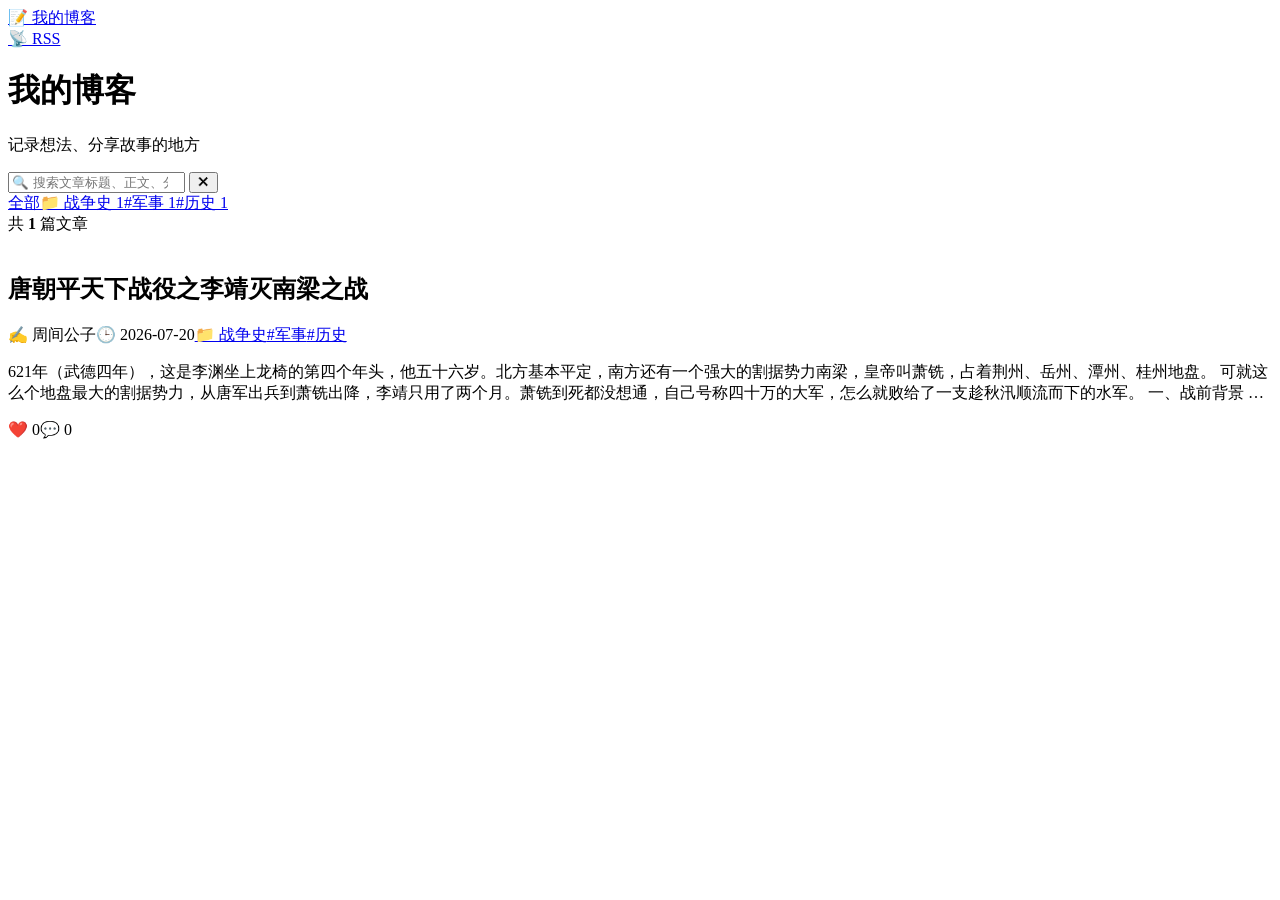
==== index.html @ a763b407 "Add files via upload" ====
<!DOCTYPE html>
<html lang="zh-CN">
<head>
  <meta charset="UTF-8" />
  <meta name="viewport" content="width=device-width, initial-scale=1.0" />
  <title>我的博客</title>
  <meta name="description" content="记录想法、分享故事的地方" />
  <link rel="canonical" href="https://zhougongzi2026.github.io/my-blog/" />
  <meta property="og:site_name" content="我的博客" />
  <meta property="og:title" content="我的博客" />
  <meta property="og:description" content="记录想法、分享故事的地方" />
  <meta property="og:url" content="https://zhougongzi2026.github.io/my-blog/" />
  <meta name="twitter:card" content="summary" />
  <link rel="alternate" type="application/rss+xml" title="我的博客 RSS" href="rss.xml" />
  <link rel="stylesheet" href="css/style.css" />
</head>
<body>
  <header class="site"><div class="site-inner">
    <a class="brand" href="index.html">📝 我的博客</a>
    <nav class="nav"><a class="btn ghost" href="rss.xml" title="RSS 订阅">📡 RSS</a></nav>
  </div></header>
  <main class="container">
    <h1 class="page-title">我的博客</h1>
    <p class="page-sub">记录想法、分享故事的地方</p>

    <div class="searchbar">
      <input id="search" type="search" placeholder="🔍 搜索文章标题、正文、分类或标签…" autocomplete="off" />
      <button class="btn ghost" id="search-clear" title="清除">✕</button>
    </div>

    <div id="filters" class="filters"></div>
    <div id="result-info" class="result-info"></div>
    <div id="list" class="post-list"></div>
    <div id="load-status" class="load-status"></div>

    <!-- SEO 兜底：无 JS 时爬虫也能看到文章链接 -->
    <noscript>
      <ul>
        <li><a href="post-a326f291-5554-4ed1-abaa-22ed83216878.html">唐朝平天下战役之李靖灭南梁之战</a></li>
      </ul>
    </noscript>
  </main>

  <script>
    var POSTS = [{"id":"a326f291-5554-4ed1-abaa-22ed83216878","href":"post-a326f291-5554-4ed1-abaa-22ed83216878.html","title":"唐朝平天下战役之李靖灭南梁之战","excerpt":"621年（武德四年），这是李渊坐上龙椅的第四个年头，他五十六岁。北方基本平定，南方还有一个强大的割据势力南梁，皇帝叫萧铣，占着荆州、岳州、潭州、桂州地盘。 可就这么个地盘最大的割据势力，从唐军出兵到萧铣出降，李靖只用了两个月。萧铣到死都没想通，自己号称四十万的大军，怎么就败给了一支趁秋汛顺流而下的水军。 一、战前背景 …","author":"周间公子","date":"2026-07-20","category":"战争史","tags":["军事","历史"],"cover":"uploads/cover-09d52a3a-05be-45ce-b59d-0b4a2ae7f9ac.png","likes":0,"comments":0}];
    var CATS = [{"name":"战争史","count":1}];
    var TAGS = [{"name":"军事","count":1},{"name":"历史","count":1}];
    function esc(s){return String(s==null?'':s).replace(/[&<>"']/g,function(c){return{'&':'&amp;','<':'&lt;','>':'&gt;','"':'&quot;',"'":'&#39;'}[c];});}
    var params = new URLSearchParams(location.search);
    var activeCat = params.get('category') || '';
    var activeTag = params.get('tag') || '';
    var activeQ = (params.get('q') || '').trim();

    var listEl = document.getElementById('list');
    var infoEl = document.getElementById('result-info');
    var filtersEl = document.getElementById('filters');
    var statusEl = document.getElementById('load-status');
    var searchEl = document.getElementById('search');
    searchEl.value = activeQ;

    function renderFilters(){
      var html = '<a class="chip '+(!activeCat&&!activeTag?'active':'')+'" href="index.html">全部</a>';
      CATS.forEach(function(c){
        html += '<a class="chip '+(activeCat===c.name?'active':'')+'" href="index.html?category='+encodeURIComponent(c.name)+'">📁 '+esc(c.name)+' <span class="count">'+c.count+'</span></a>';
      });
      TAGS.forEach(function(t){
        html += '<a class="chip tag '+(activeTag===t.name?'active':'')+'" href="index.html?tag='+encodeURIComponent(t.name)+'">#'+esc(t.name)+' <span class="count">'+t.count+'</span></a>';
      });
      filtersEl.innerHTML = html;
    }
    function cardHtml(p){
      return '<article class="post-card" onclick="location.href=\''+p.href+'\'">'
        + (p.cover?'<img class="cover" src="'+esc(p.cover)+'" alt="" />':'')
        + '<h2>'+esc(p.title)+'</h2>'
        + '<div class="meta"><span>✍️ '+esc(p.author)+'</span><span>🕒 '+esc(p.date)+'</span>'
        + '<a class="chip sm" href="index.html?category='+encodeURIComponent(p.category)+'" onclick="event.stopPropagation()">📁 '+esc(p.category)+'</a>'
        + p.tags.map(function(t){return '<a class="chip sm tag" href="index.html?tag='+encodeURIComponent(t)+'" onclick="event.stopPropagation()">#'+esc(t)+'</a>';}).join('')
        + '</div>'
        + '<p class="excerpt">'+esc(p.excerpt)+'</p>'
        + '<div class="card-stats"><span>❤️ '+(p.likes||0)+'</span><span>💬 '+(p.comments||0)+'</span></div>'
        + '</article>';
    }
    function apply(){
      var q = activeQ.toLowerCase();
      var arr = POSTS.filter(function(p){
        if (activeCat && p.category !== activeCat) return false;
        if (activeTag && p.tags.indexOf(activeTag) < 0) return false;
        if (q){
          var hay = (p.title+' '+p.excerpt+' '+p.category+' '+p.tags.join(' ')).toLowerCase();
          if (hay.indexOf(q) < 0) return false;
        }
        return true;
      });
      if (!arr.length){
        listEl.innerHTML = '<div class="empty">'+(activeQ?('没有找到与「'+esc(activeQ)+'」相关的文章。'):'这里还没有已发布的文章。')+'</div>';
        infoEl.textContent = '';
        return;
      }
      var parts = [];
      if (activeQ) parts.push('搜索「'+esc(activeQ)+'」');
      if (activeCat) parts.push('分类「'+esc(activeCat)+'」');
      if (activeTag) parts.push('标签「'+esc(activeTag)+'」');
      infoEl.innerHTML = (parts.length?parts.join(' · ')+'，':'共 ')+'<b>'+arr.length+'</b> 篇' + (parts.length?'':'文章');
      listEl.innerHTML = arr.map(cardHtml).join('');
    }
    var t=null;
    function onSearch(v){
      activeQ = v.trim();
      var u = new URL(location.href);
      if (activeQ) u.searchParams.set('q', activeQ); else u.searchParams.delete('q');
      history.replaceState(null,'',u);
      apply();
    }
    searchEl.addEventListener('input', function(){ clearTimeout(t); t=setTimeout(function(){onSearch(searchEl.value);},250); });
    searchEl.addEventListener('keydown', function(e){ if(e.key==='Enter'){clearTimeout(t);onSearch(searchEl.value);} });
    document.getElementById('search-clear').addEventListener('click', function(){ searchEl.value=''; onSearch(''); searchEl.focus(); });

    renderFilters();
    apply();
  </script>
</body>
</html>
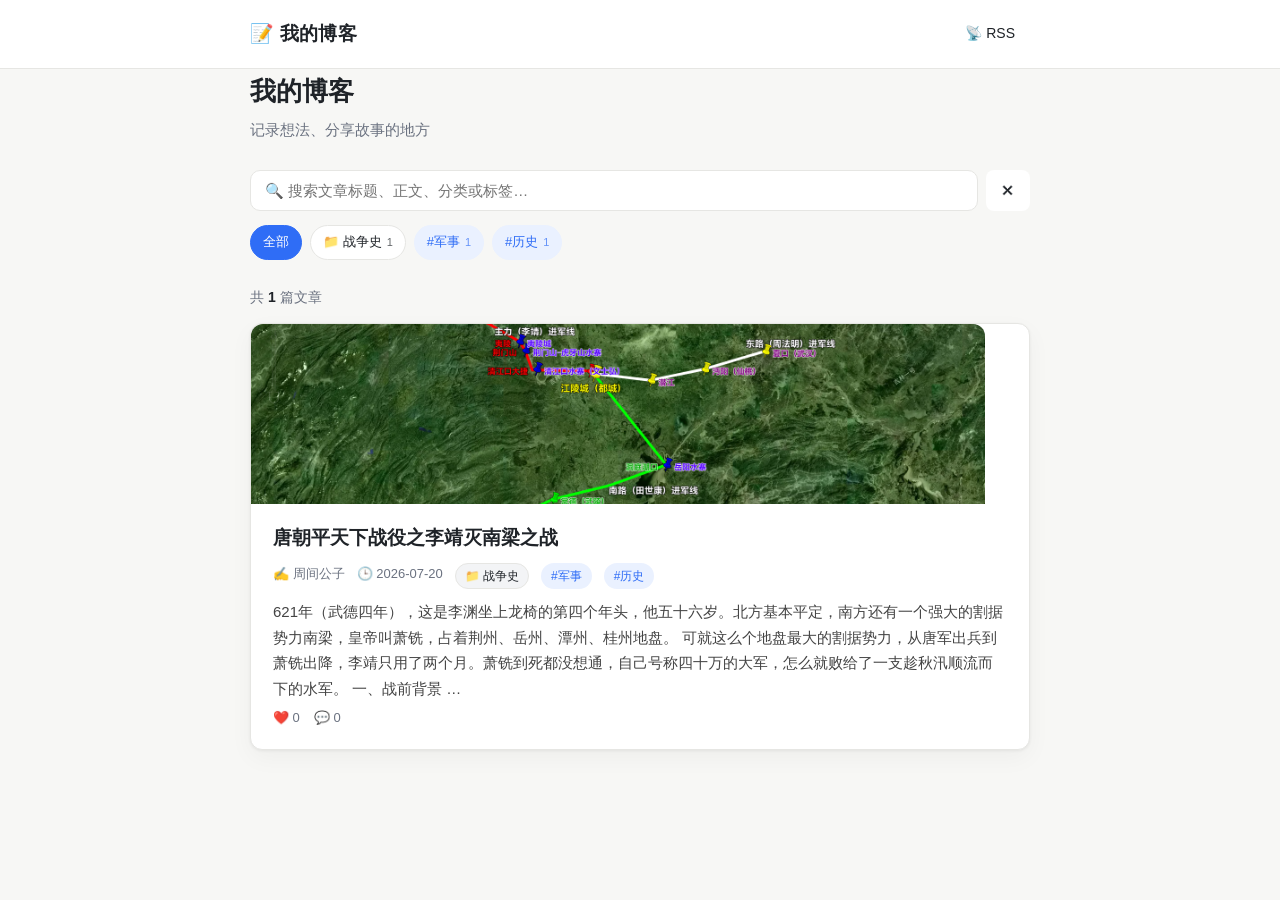
==== commit 4c41fd4d: "Add files via upload" ====
--- a/index.html
+++ b/index.html
@@ -12,7 +12,7 @@
   <meta property="og:url" content="https://zhougongzi2026.github.io/my-blog/" />
   <meta name="twitter:card" content="summary" />
   <link rel="alternate" type="application/rss+xml" title="我的博客 RSS" href="rss.xml" />
-  <link rel="stylesheet" href="css/style.css" />
+  <link rel="stylesheet" href="style.css" />
 </head>
 <body>
   <header class="site"><div class="site-inner">
@@ -42,7 +42,7 @@
   </main>
 
   <script>
-    var POSTS = [{"id":"a326f291-5554-4ed1-abaa-22ed83216878","href":"post-a326f291-5554-4ed1-abaa-22ed83216878.html","title":"唐朝平天下战役之李靖灭南梁之战","excerpt":"621年（武德四年），这是李渊坐上龙椅的第四个年头，他五十六岁。北方基本平定，南方还有一个强大的割据势力南梁，皇帝叫萧铣，占着荆州、岳州、潭州、桂州地盘。 可就这么个地盘最大的割据势力，从唐军出兵到萧铣出降，李靖只用了两个月。萧铣到死都没想通，自己号称四十万的大军，怎么就败给了一支趁秋汛顺流而下的水军。 一、战前背景 …","author":"周间公子","date":"2026-07-20","category":"战争史","tags":["军事","历史"],"cover":"uploads/cover-09d52a3a-05be-45ce-b59d-0b4a2ae7f9ac.png","likes":0,"comments":0}];
+    var POSTS = [{"id":"a326f291-5554-4ed1-abaa-22ed83216878","href":"post-a326f291-5554-4ed1-abaa-22ed83216878.html","title":"唐朝平天下战役之李靖灭南梁之战","excerpt":"621年（武德四年），这是李渊坐上龙椅的第四个年头，他五十六岁。北方基本平定，南方还有一个强大的割据势力南梁，皇帝叫萧铣，占着荆州、岳州、潭州、桂州地盘。 可就这么个地盘最大的割据势力，从唐军出兵到萧铣出降，李靖只用了两个月。萧铣到死都没想通，自己号称四十万的大军，怎么就败给了一支趁秋汛顺流而下的水军。 一、战前背景 …","author":"周间公子","date":"2026-07-20","category":"战争史","tags":["军事","历史"],"cover":"cover-09d52a3a-05be-45ce-b59d-0b4a2ae7f9ac.png","likes":0,"comments":0}];
     var CATS = [{"name":"战争史","count":1}];
     var TAGS = [{"name":"军事","count":1},{"name":"历史","count":1}];
     function esc(s){return String(s==null?'':s).replace(/[&<>"']/g,function(c){return{'&':'&amp;','<':'&lt;','>':'&gt;','"':'&quot;',"'":'&#39;'}[c];});}
--- a/style.css
+++ b/style.css
@@ -0,0 +1,319 @@
+:root {
+  --bg: #f7f7f5;
+  --surface: #ffffff;
+  --text: #1f2328;
+  --muted: #6b7280;
+  --border: #e6e6e3;
+  --accent: #2f6df6;
+  --accent-soft: #eaf1ff;
+  --danger: #e5484d;
+  --radius: 12px;
+  --shadow: 0 1px 3px rgba(0,0,0,.06), 0 8px 24px rgba(0,0,0,.04);
+  font-family: -apple-system, BlinkMacSystemFont, "Segoe UI", "PingFang SC", "Microsoft YaHei", Roboto, Helvetica, Arial, sans-serif;
+}
+* { box-sizing: border-box; }
+html, body { margin: 0; padding: 0; }
+body {
+  background: var(--bg);
+  color: var(--text);
+  line-height: 1.7;
+  -webkit-font-smoothing: antialiased;
+}
+a { color: var(--accent); text-decoration: none; }
+a:hover { text-decoration: underline; }
+.container { max-width: 820px; margin: 0 auto; padding: 0 20px; }
+
+/* Header */
+header.site {
+  background: var(--surface);
+  border-bottom: 1px solid var(--border);
+  position: sticky; top: 0; z-index: 10;
+  backdrop-filter: saturate(180%) blur(8px);
+}
+.site-inner {
+  max-width: 820px; margin: 0 auto; padding: 14px 20px;
+  display: flex; align-items: center; justify-content: space-between; gap: 12px;
+}
+.brand { font-size: 19px; font-weight: 700; letter-spacing: .3px; color: var(--text); }
+.brand:hover { text-decoration: none; }
+.nav { display: flex; align-items: center; gap: 10px; }
+.btn {
+  display: inline-flex; align-items: center; gap: 6px;
+  border: 1px solid var(--border); background: var(--surface); color: var(--text);
+  padding: 7px 14px; border-radius: 8px; font-size: 14px; cursor: pointer;
+  transition: all .15s ease; font-weight: 500;
+}
+.btn:hover { border-color: #cfcfca; text-decoration: none; }
+.btn.primary { background: var(--accent); color: #fff; border-color: var(--accent); }
+.btn.primary:hover { background: #1f5be0; }
+.btn.ghost { border-color: transparent; }
+.btn.danger { color: var(--danger); border-color: #f3c2c4; background: #fff5f5; }
+.username { color: var(--muted); font-size: 14px; }
+
+/* Post list */
+main { padding: 36px 0 60px; }
+.page-title { font-size: 26px; font-weight: 700; margin: 0 0 4px; }
+.page-sub { color: var(--muted); margin: 0 0 28px; font-size: 15px; }
+.post-list { display: flex; flex-direction: column; gap: 16px; }
+.post-card {
+  background: var(--surface); border: 1px solid var(--border);
+  border-radius: var(--radius); padding: 20px 22px; box-shadow: var(--shadow);
+  transition: transform .12s ease, box-shadow .12s ease; cursor: pointer;
+}
+.post-card:hover { transform: translateY(-2px); box-shadow: 0 10px 30px rgba(0,0,0,.08); }
+.post-card h2 { margin: 0 0 8px; font-size: 19px; }
+.post-card .meta { color: var(--muted); font-size: 13px; margin-bottom: 10px; display: flex; gap: 12px; flex-wrap: wrap; }
+.post-card .excerpt { color: #444; font-size: 15px; margin: 0; }
+.tag { font-size: 12px; padding: 1px 8px; border-radius: 999px; background: var(--accent-soft); color: var(--accent); }
+.tag.draft { background: #fff4e5; color: #b9740a; }
+
+.empty { text-align: center; color: var(--muted); padding: 60px 0; }
+.empty a { font-weight: 600; }
+
+/* Post detail */
+.article { background: var(--surface); border: 1px solid var(--border); border-radius: var(--radius); padding: 32px 36px; box-shadow: var(--shadow); }
+.article h1 { font-size: 30px; margin: 0 0 12px; line-height: 1.3; }
+.article .meta { color: var(--muted); font-size: 14px; margin-bottom: 24px; border-bottom: 1px solid var(--border); padding-bottom: 16px; }
+.markdown { font-size: 16px; }
+.markdown h1, .markdown h2, .markdown h3 { line-height: 1.3; margin: 1.4em 0 .5em; }
+.markdown h2 { font-size: 23px; border-bottom: 1px solid var(--border); padding-bottom: 6px; }
+.markdown h3 { font-size: 19px; }
+.markdown p { margin: .8em 0; }
+.markdown pre { background: #0f1115; color: #e6e6e6; padding: 14px 16px; border-radius: 10px; overflow: auto; font-size: 14px; }
+.markdown code { background: #f0f0ee; padding: 2px 6px; border-radius: 5px; font-size: 14px; }
+.markdown pre code { background: none; padding: 0; }
+.markdown blockquote { border-left: 4px solid var(--accent); margin: 1em 0; padding: .2em 1em; color: #555; background: var(--accent-soft); border-radius: 0 8px 8px 0; }
+.markdown img { max-width: 100%; border-radius: 8px; }
+.markdown a { word-break: break-word; }
+.markdown table { border-collapse: collapse; width: 100%; margin: 1em 0; }
+.markdown th, .markdown td { border: 1px solid var(--border); padding: 8px 12px; }
+.markdown ul, .markdown ol { padding-left: 1.4em; }
+
+/* Forms / auth */
+.auth-wrap { max-width: 380px; margin: 80px auto; }
+.auth-card { background: var(--surface); border: 1px solid var(--border); border-radius: var(--radius); padding: 30px 28px; box-shadow: var(--shadow); }
+.auth-card h1 { margin: 0 0 4px; font-size: 22px; }
+.auth-card .sub { color: var(--muted); margin: 0 0 22px; font-size: 14px; }
+.field { margin-bottom: 14px; }
+.field label { display: block; font-size: 13px; color: var(--muted); margin-bottom: 6px; }
+.field input { width: 100%; padding: 10px 12px; border: 1px solid var(--border); border-radius: 8px; font-size: 15px; background: #fcfcfc; }
+.field input:focus { outline: none; border-color: var(--accent); background: #fff; }
+.switch { text-align: center; margin-top: 16px; font-size: 14px; color: var(--muted); }
+.error-msg { color: var(--danger); font-size: 13px; min-height: 18px; margin-top: 8px; }
+.btn.block { width: 100%; justify-content: center; padding: 11px; font-size: 15px; }
+
+/* Editor */
+.editor-head { display: flex; gap: 10px; align-items: center; margin-bottom: 14px; }
+.editor-title { flex: 1; font-size: 20px; padding: 10px 12px; border: 1px solid var(--border); border-radius: 8px; }
+.editor-title:focus { outline: none; border-color: var(--accent); }
+.editor-grid { display: grid; grid-template-columns: 1fr 1fr; gap: 16px; height: calc(100vh - 200px); min-height: 420px; }
+.editor-pane, .preview-pane { background: var(--surface); border: 1px solid var(--border); border-radius: var(--radius); display: flex; flex-direction: column; overflow: hidden; }
+.pane-label { font-size: 12px; color: var(--muted); padding: 10px 14px; border-bottom: 1px solid var(--border); background: #fafafa; }
+#content { flex: 1; border: none; resize: none; padding: 16px; font-size: 15px; line-height: 1.7; font-family: "SFMono-Regular", Consolas, "Liberation Mono", Menlo, monospace; }
+#content:focus { outline: none; }
+.preview-pane .markdown { padding: 16px; overflow: auto; flex: 1; }
+.status-line { color: var(--muted); font-size: 13px; margin-top: 10px; text-align: center; }
+.save-hint { color: var(--muted); font-size: 12px; margin-left: 6px; }
+
+@media (max-width: 720px) {
+  .editor-grid { grid-template-columns: 1fr; height: auto; }
+  #content { min-height: 240px; }
+  .preview-pane { min-height: 240px; }
+  .article { padding: 22px 20px; }
+}
+
+/* Filters & chips */
+.filters { display: flex; flex-wrap: wrap; gap: 8px; margin-bottom: 26px; }
+.chip {
+  display: inline-flex; align-items: center; gap: 5px;
+  font-size: 13px; padding: 5px 12px; border-radius: 999px;
+  background: var(--surface); border: 1px solid var(--border); color: var(--text);
+  cursor: pointer; transition: all .12s ease; text-decoration: none;
+}
+.chip:hover { border-color: var(--accent); color: var(--accent); text-decoration: none; }
+.chip.active { background: var(--accent); color: #fff; border-color: var(--accent); }
+.chip .count { font-size: 11px; opacity: .7; }
+.chip.sm { padding: 2px 9px; font-size: 12px; background: #f3f4f6; }
+.chip.tag { background: var(--accent-soft); color: var(--accent); border-color: transparent; }
+.chip.tag.active { background: var(--accent); color: #fff; }
+
+/* Cover images */
+.post-card .cover {
+  width: 100%; height: 180px; object-fit: cover;
+  border-radius: var(--radius) var(--radius) 0 0; margin: -20px -22px 18px;
+  display: block; background: #f0f0ee;
+}
+.cover-banner {
+  width: 100%; max-height: 340px; object-fit: cover;
+  border-radius: var(--radius); margin-bottom: 22px; display: block; background: #f0f0ee;
+}
+
+/* Editor meta row */
+.editor-meta { display: flex; flex-wrap: wrap; gap: 16px; align-items: flex-end; margin-bottom: 14px; }
+.field-inline { display: flex; flex-direction: column; gap: 5px; }
+.field-inline label { font-size: 13px; color: var(--muted); }
+.field-inline input[type="text"] {
+  padding: 8px 11px; border: 1px solid var(--border); border-radius: 8px; font-size: 14px; background: #fcfcfc; min-width: 200px;
+}
+.field-inline input[type="text"]:focus { outline: none; border-color: var(--accent); background: #fff; }
+.cover-field { flex-direction: row; align-items: center; gap: 10px; }
+.cover-field label { margin-right: 2px; }
+.cover-preview { height: 38px; border-radius: 6px; border: 1px solid var(--border); }
+@media (max-width: 720px) {
+  .editor-meta { flex-direction: column; align-items: stretch; }
+  .field-inline input[type="text"] { width: 100%; }
+}
+
+/* Search bar + infinite scroll (homepage) */
+.searchbar { display: flex; gap: 8px; margin: 6px 0 14px; }
+.searchbar input {
+  flex: 1; padding: 11px 14px; border: 1px solid var(--border); border-radius: 10px;
+  font-size: 15px; background: var(--surface); color: var(--text);
+}
+.searchbar input:focus { outline: none; border-color: var(--accent); box-shadow: 0 0 0 3px var(--accent-soft); }
+.searchbar .btn.ghost { padding: 0 14px; }
+.result-info { color: var(--muted); font-size: 14px; margin: 2px 0 14px; }
+.result-info b { color: var(--text); }
+.sentinel { height: 1px; }
+.load-status { text-align: center; color: var(--muted); font-size: 14px; padding: 18px 0 30px; }
+
+/* ---- Rich text editor (WYSIWYG) ---- */
+.container-wide { max-width: 920px; }
+.toolbar {
+  display: flex; flex-wrap: wrap; gap: 6px; align-items: center;
+  background: var(--surface); border: 1px solid var(--border);
+  border-radius: var(--radius) var(--radius) 0 0; padding: 8px 10px;
+  position: sticky; top: 60px; z-index: 5;
+}
+.tb-group { display: flex; align-items: center; gap: 4px; padding-right: 8px; margin-right: 2px; border-right: 1px solid var(--border); }
+.tb-group:last-child { border-right: none; }
+.tb-btn {
+  min-width: 32px; height: 32px; padding: 0 8px;
+  border: 1px solid transparent; background: transparent; color: var(--text);
+  border-radius: 7px; font-size: 14px; cursor: pointer; line-height: 1;
+  display: inline-flex; align-items: center; justify-content: center; transition: all .12s ease;
+}
+.tb-btn:hover { background: var(--accent-soft); border-color: var(--border); }
+.tb-btn:active { transform: scale(.94); }
+.tb-select {
+  height: 32px; border: 1px solid var(--border); background: var(--surface); color: var(--text);
+  border-radius: 7px; font-size: 13px; padding: 0 6px; cursor: pointer; max-width: 92px;
+}
+.tb-select:focus { outline: none; border-color: var(--accent); }
+.tb-color {
+  position: relative; height: 32px; min-width: 34px; padding: 0 6px;
+  display: inline-flex; align-items: center; justify-content: center; gap: 2px;
+  border: 1px solid transparent; border-radius: 7px; cursor: pointer; font-weight: 700; font-size: 14px;
+}
+.tb-color:hover { background: var(--accent-soft); border-color: var(--border); }
+.tb-color input[type="color"] {
+  position: absolute; left: 4px; bottom: 2px; width: calc(100% - 8px); height: 5px;
+  border: none; padding: 0; background: none; cursor: pointer;
+}
+.tb-color input[type="color"]::-webkit-color-swatch-wrapper { padding: 0; }
+.tb-color input[type="color"]::-webkit-color-swatch { border: none; border-radius: 2px; }
+
+.rich-editor {
+  background: var(--surface); border: 1px solid var(--border); border-top: none;
+  border-radius: 0 0 var(--radius) var(--radius);
+  padding: 24px 28px; min-height: calc(100vh - 320px);
+  font-size: 16px; line-height: 1.8; outline: none; box-shadow: var(--shadow);
+}
+.rich-editor:focus { border-color: var(--border); }
+.rich-editor.is-empty::before {
+  content: attr(data-placeholder); color: var(--muted); pointer-events: none;
+  display: block; font-size: 15px; line-height: 1.7;
+}
+.rich-editor p { margin: .6em 0; }
+.rich-editor img { max-width: 100%; border-radius: 8px; }
+.rich-editor blockquote { border-left: 4px solid var(--accent); margin: 1em 0; padding: .2em 1em; color: #555; background: var(--accent-soft); border-radius: 0 8px 8px 0; }
+.rich-editor pre { background: #0f1115; color: #e6e6e6; padding: 14px 16px; border-radius: 10px; overflow: auto; font-size: 14px; }
+
+/* Article body keeps inline styles from the editor */
+.article-body img { max-width: 100%; }
+
+/* Batch import results */
+.batch-results { margin-top: 16px; background: var(--surface); border: 1px solid var(--border); border-radius: var(--radius); padding: 16px 20px; box-shadow: var(--shadow); }
+.batch-title { font-weight: 600; margin-bottom: 10px; }
+.batch-list { list-style: none; margin: 0; padding: 0; display: flex; flex-direction: column; gap: 6px; font-size: 14px; }
+.batch-list .muted { color: var(--muted); font-size: 12px; }
+
+@media (max-width: 720px) {
+  .toolbar { position: static; top: auto; }
+  .rich-editor { padding: 18px 16px; min-height: 320px; }
+  .tb-group { padding-right: 5px; }
+}
+
+/* Rich-text tables (editor + article) */
+.rich-editor table.rt-table, .article-body table {
+  border-collapse: collapse; width: 100%; margin: 1em 0; font-size: 15px;
+}
+.rich-editor table.rt-table th, .rich-editor table.rt-table td,
+.article-body table th, .article-body table td {
+  border: 1px solid var(--border); padding: 8px 12px; text-align: left; vertical-align: top;
+}
+.rich-editor table.rt-table th, .article-body table th {
+  background: var(--accent-soft); font-weight: 600;
+}
+.article-body table tr:nth-child(even) td { background: #fafafa; }
+
+/* Like button */
+.like-bar { display: flex; align-items: center; gap: 12px; margin: 28px 0 8px; }
+.like-btn {
+  display: inline-flex; align-items: center; gap: 8px; padding: 10px 20px;
+  border: 1px solid var(--border); background: var(--surface); color: var(--text);
+  border-radius: 999px; font-size: 15px; cursor: pointer; transition: all .15s ease; box-shadow: var(--shadow);
+}
+.like-btn:hover { border-color: var(--danger); }
+.like-btn.liked { background: #fdecec; border-color: var(--danger); color: var(--danger); }
+.like-btn .heart { font-size: 18px; line-height: 1; }
+.like-btn .count, .like-btn .like-count { font-weight: 700; }
+.like-tip { color: var(--muted); font-size: 13px; }
+
+/* Owner edit action row */
+.owner-actions { margin-top: 28px; border-top: 1px solid var(--border); padding-top: 18px; }
+/* Author badge on comments */
+.author-badge { display: inline-block; margin-left: -4px; padding: 1px 7px; font-size: 11px; border-radius: 999px; background: var(--accent-soft); color: var(--accent); font-weight: 600; }
+/* Hint warning state */
+.comment-form .row .muted.warn { color: var(--danger); }
+
+/* Comments */
+.comments { margin-top: 36px; border-top: 1px solid var(--border); padding-top: 24px; }
+.comments h3 { margin: 0 0 16px; font-size: 18px; }
+.comment-form { background: var(--surface); border: 1px solid var(--border); border-radius: var(--radius); padding: 14px 16px; box-shadow: var(--shadow); margin-bottom: 20px; }
+.comment-form input[type="text"] { width: 220px; max-width: 100%; padding: 9px 12px; border: 1px solid var(--border); border-radius: 8px; font-size: 14px; margin-bottom: 10px; background: var(--surface); color: var(--text); }
+.comment-form textarea { width: 100%; min-height: 76px; padding: 10px 12px; border: 1px solid var(--border); border-radius: 8px; font-size: 15px; resize: vertical; background: var(--surface); color: var(--text); font-family: inherit; }
+.comment-form input:focus, .comment-form textarea:focus { outline: none; border-color: var(--accent); box-shadow: 0 0 0 3px var(--accent-soft); }
+.comment-form .row { display: flex; justify-content: space-between; align-items: center; gap: 10px; margin-top: 10px; }
+.comment-form .row .muted { color: var(--muted); font-size: 13px; }
+.comment-list { list-style: none; margin: 0; padding: 0; display: flex; flex-direction: column; gap: 14px; }
+.comment-item { background: var(--surface); border: 1px solid var(--border); border-radius: var(--radius); padding: 12px 16px; }
+.comment-item .c-head { display: flex; align-items: center; gap: 10px; font-size: 14px; margin-bottom: 6px; }
+.comment-item .c-author { font-weight: 600; }
+.comment-item .c-date { color: var(--muted); font-size: 12px; }
+.comment-item .c-del { margin-left: auto; color: var(--muted); font-size: 12px; background: none; border: none; cursor: pointer; }
+.comment-item .c-del:hover { color: var(--danger); }
+.comment-item .c-body { font-size: 15px; line-height: 1.7; white-space: pre-wrap; word-break: break-word; }
+.comment-empty { color: var(--muted); font-size: 14px; }
+
+/* Card stats (likes / comments) */
+.card-stats { display: flex; gap: 14px; color: var(--muted); font-size: 13px; margin-top: 6px; }
+
+/* Admin dashboard */
+.admin-head { display: flex; align-items: center; justify-content: space-between; gap: 12px; flex-wrap: wrap; margin-bottom: 6px; }
+.tabs { display: flex; gap: 8px; margin: 14px 0 18px; border-bottom: 1px solid var(--border); }
+.tab {
+  padding: 9px 16px; border: none; background: none; color: var(--muted); font-size: 15px; cursor: pointer;
+  border-bottom: 2px solid transparent; margin-bottom: -1px;
+}
+.tab:hover { color: var(--text); }
+.tab.active { color: var(--accent); border-bottom-color: var(--accent); font-weight: 600; }
+.admin-list { list-style: none; margin: 0; padding: 0; display: flex; flex-direction: column; gap: 10px; }
+.admin-row { background: var(--surface); border: 1px solid var(--border); border-radius: var(--radius); padding: 14px 18px; box-shadow: var(--shadow); }
+.admin-row .r-title { font-size: 16px; font-weight: 600; margin: 0 0 6px; }
+.admin-row .r-title a { color: var(--text); }
+.admin-row .r-meta { display: flex; flex-wrap: wrap; gap: 12px; color: var(--muted); font-size: 13px; margin-bottom: 10px; }
+.admin-row .r-actions { display: flex; gap: 8px; flex-wrap: wrap; }
+.badge { display: inline-block; padding: 2px 9px; border-radius: 999px; font-size: 12px; font-weight: 600; }
+.badge.published { background: #e7f7ee; color: #14804a; }
+.badge.draft { background: #fdf0e3; color: #b25e09; }
